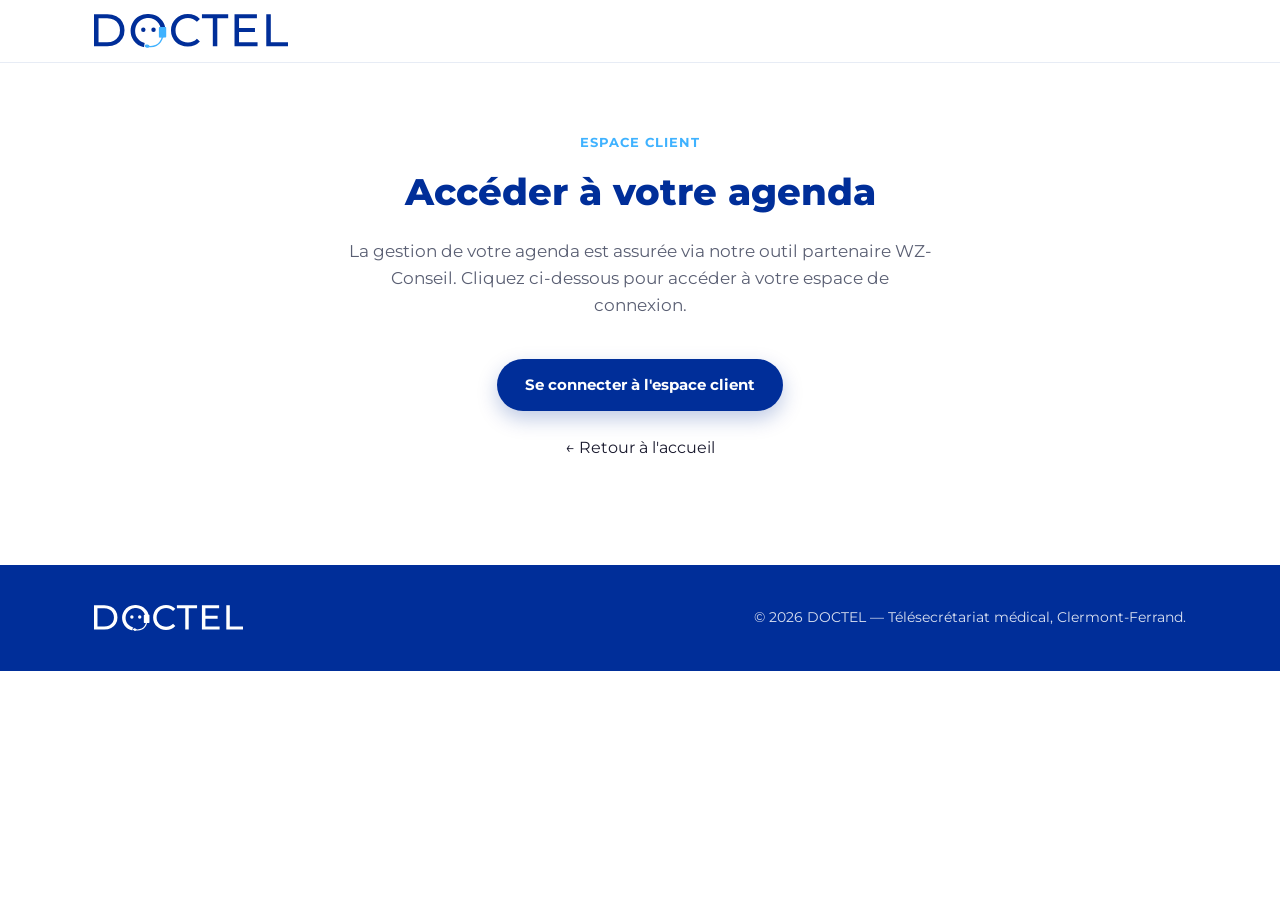
==== connexion.html @ baa2d0df "Add files via upload" ====
<!doctype html>
<html lang="fr">
<head>
<meta charset="UTF-8">
<meta name="viewport" content="width=device-width, initial-scale=1.0">
<title>Espace client — DOCTEL</title>
<link rel="icon" type="image/svg+xml" href="assets/logo.svg">
<link rel="preconnect" href="https://fonts.googleapis.com">
<link rel="preconnect" href="https://fonts.gstatic.com" crossorigin>
<link href="https://fonts.googleapis.com/css2?family=Montserrat:wght@400;500;600;700;800&display=swap" rel="stylesheet">
<link rel="stylesheet" href="css/style.css">
</head>
<body>
<header class="site-header">
  <div class="container header-inner">
    <a href="index.html" class="logo-link" aria-label="DOCTEL - Accueil">
      <img src="assets/logo.svg" alt="DOCTEL" class="logo-img">
    </a>
  </div>
</header>

<main>
  <section class="section" style="padding-top:70px;">
    <div class="container" style="max-width:640px; text-align:center;">
      <p class="eyebrow">Espace client</p>
      <h2>Accéder à votre agenda</h2>
      <p class="section-lead" style="margin-left:auto; margin-right:auto;">
        La gestion de votre agenda est assurée via notre outil partenaire WZ-Conseil.
        Cliquez ci-dessous pour accéder à votre espace de connexion.
      </p>
      <!-- TODO: remplacer par l'URL réelle de connexion WZ-Conseil -->
      <a href="#" class="btn btn-primary">Se connecter à l'espace client</a>
      <p style="margin-top:24px;"><a href="index.html">&larr; Retour à l'accueil</a></p>
    </div>
  </section>
</main>

<footer class="site-footer">
  <div class="container footer-inner">
    <img src="assets/logo.svg" alt="DOCTEL" class="footer-logo">
    <p>&copy; 2026 DOCTEL — Télésecrétariat médical, Clermont-Ferrand.</p>
  </div>
</footer>
</body>
</html>
---- css/style.css ----
:root {
  --blue-dark: #002e99;
  --blue-light: #3fb2ff;
  --white: #ffffff;
  --text: #1a1a2e;
  --text-muted: #5a5f73;
  --border: #e7ecf5;
  --bg-alt: #f5f8fd;
  --radius: 14px;
  --font: 'Montserrat', Arial, sans-serif;
}

* { box-sizing: border-box; }

html { scroll-behavior: smooth; }

body {
  margin: 0;
  font-family: var(--font);
  color: var(--text);
  background: var(--white);
  line-height: 1.6;
}

img { max-width: 100%; display: block; }

.container {
  max-width: 1140px;
  margin: 0 auto;
  padding: 0 24px;
}

a { color: inherit; text-decoration: none; }

h1, h2, h3 { font-weight: 800; margin: 0 0 16px; color: var(--blue-dark); }

h1 { font-size: clamp(2rem, 4.5vw, 3.2rem); line-height: 1.15; }
h2 { font-size: clamp(1.6rem, 3vw, 2.3rem); }
h3 { font-size: 1.2rem; }

.eyebrow {
  color: var(--blue-light);
  font-weight: 700;
  letter-spacing: 0.08em;
  text-transform: uppercase;
  font-size: 0.8rem;
  margin: 0 0 10px;
}

.section-lead {
  color: var(--text-muted);
  font-size: 1.05rem;
  max-width: 720px;
  margin: 0 0 40px;
}

.section { padding: 88px 0; }
.section-alt { background: var(--bg-alt); }

/* Header */
.site-header {
  position: sticky;
  top: 0;
  z-index: 100;
  background: rgba(255,255,255,0.92);
  backdrop-filter: saturate(180%) blur(10px);
  border-bottom: 1px solid var(--border);
}

.header-inner {
  display: flex;
  align-items: center;
  gap: 32px;
  padding-top: 14px;
  padding-bottom: 14px;
}

.logo-link { flex-shrink: 0; }
.logo-img { height: 34px; width: auto; }

.main-nav {
  display: flex;
  gap: 28px;
  margin-left: 12px;
  flex: 1;
}

.main-nav a {
  font-weight: 600;
  font-size: 0.95rem;
  color: var(--text);
  padding: 8px 0;
  border-bottom: 2px solid transparent;
  transition: border-color .2s, color .2s;
  white-space: nowrap;
}

.main-nav a:hover { color: var(--blue-dark); border-color: var(--blue-light); }

.header-actions {
  display: flex;
  align-items: center;
  gap: 14px;
}

.btn-phone {
  font-weight: 700;
  color: var(--blue-dark);
  white-space: nowrap;
}

.btn-client {
  font-weight: 700;
  font-size: 0.9rem;
  padding: 10px 18px;
  border-radius: 999px;
  background: var(--blue-dark);
  color: var(--white);
  white-space: nowrap;
  transition: background .2s;
}
.btn-client:hover { background: #001f6b; }

.nav-toggle {
  display: none;
  flex-direction: column;
  justify-content: center;
  gap: 5px;
  width: 34px;
  height: 34px;
  background: none;
  border: none;
  cursor: pointer;
}
.nav-toggle span {
  display: block;
  height: 2px;
  background: var(--blue-dark);
  border-radius: 2px;
}

/* Buttons */
.btn {
  display: inline-block;
  padding: 14px 28px;
  border-radius: 999px;
  font-weight: 700;
  font-size: 0.95rem;
  transition: transform .15s, box-shadow .15s, background .2s;
}
.btn-primary {
  background: var(--blue-dark);
  color: var(--white);
  box-shadow: 0 8px 20px rgba(0,46,153,0.25);
}
.btn-primary:hover { background: #001f6b; transform: translateY(-1px); }

.btn-secondary {
  background: var(--white);
  color: var(--blue-dark);
  border: 2px solid var(--blue-dark);
}
.btn-secondary:hover { background: var(--blue-dark); color: var(--white); }

/* Hero */
.hero {
  padding: 110px 0 80px;
  background:
    radial-gradient(circle at 85% 15%, rgba(63,178,255,0.12), transparent 55%),
    var(--white);
}

.hero-inner { max-width: 760px; }

.hero-lead {
  font-size: 1.15rem;
  color: var(--text-muted);
  max-width: 600px;
}

.hero-cta {
  display: flex;
  gap: 16px;
  flex-wrap: wrap;
  margin: 32px 0 40px;
}

.hero-badges {
  list-style: none;
  display: flex;
  gap: 32px;
  flex-wrap: wrap;
  padding: 0;
  margin: 0;
  color: var(--text-muted);
  font-size: 0.95rem;
}
.hero-badges strong { color: var(--blue-dark); font-size: 1.1rem; display: block; }

/* Stats */
.stats-grid {
  display: grid;
  grid-template-columns: repeat(3, 1fr);
  gap: 20px;
  margin-bottom: 40px;
}

.stat-card {
  background: var(--bg-alt);
  border-radius: var(--radius);
  padding: 28px 20px;
  text-align: center;
}

.stat-number {
  display: block;
  font-size: 2rem;
  font-weight: 800;
  color: var(--blue-dark);
}

.stat-label {
  display: block;
  color: var(--text-muted);
  font-size: 0.9rem;
  margin-top: 6px;
}

/* Hours card */
.hours-card {
  background: var(--white);
  border: 1px solid var(--border);
  border-radius: var(--radius);
  padding: 28px 32px;
}

.hours-list {
  list-style: none;
  padding: 0;
  margin: 0;
}
.hours-list li {
  display: flex;
  justify-content: space-between;
  gap: 16px;
  padding: 10px 0;
  border-bottom: 1px solid var(--border);
  flex-wrap: wrap;
}
.hours-list li:last-child { border-bottom: none; }
.hours-list li span:first-child { font-weight: 700; color: var(--blue-dark); }

/* Tiles */
.tiles-grid {
  display: grid;
  grid-template-columns: repeat(3, 1fr);
  gap: 20px;
  margin-bottom: 48px;
}

.tile {
  background: var(--white);
  border-radius: var(--radius);
  padding: 30px 26px;
  border: 1px solid var(--border);
  transition: transform .18s, box-shadow .18s;
}
.tile:hover {
  transform: translateY(-4px);
  box-shadow: 0 16px 32px rgba(0,46,153,0.1);
}

.tile-icon {
  width: 48px;
  height: 48px;
  border-radius: 12px;
  background: var(--blue-dark);
  display: flex;
  align-items: center;
  justify-content: center;
  margin-bottom: 18px;
}
.tile-icon svg { width: 24px; height: 24px; fill: var(--white); }

.tile h3 { margin-bottom: 8px; }
.tile p { color: var(--text-muted); margin: 0; font-size: 0.95rem; }

/* Highlight card */
.highlight-card {
  background: linear-gradient(135deg, var(--blue-dark), #0044c9);
  color: var(--white);
  border-radius: var(--radius);
  padding: 36px 40px;
  margin-bottom: 36px;
}
.highlight-card h3 { color: var(--white); }
.highlight-card p { margin: 0; color: rgba(255,255,255,0.9); max-width: 720px; }

.pdf-cta { text-align: center; }

/* Testimonials */
.testimonials-grid {
  display: grid;
  grid-template-columns: repeat(3, 1fr);
  gap: 20px;
}

.testimonial {
  margin: 0;
  background: var(--bg-alt);
  border-left: 4px solid var(--blue-light);
  border-radius: var(--radius);
  padding: 28px 26px;
  font-size: 0.95rem;
}
.testimonial p { color: var(--text); margin: 0 0 16px; }
.testimonial footer { font-weight: 700; color: var(--blue-dark); font-size: 0.9rem; }

/* Contact */
.contact-grid {
  display: grid;
  grid-template-columns: 1fr 1fr;
  gap: 32px;
  align-items: stretch;
}

.contact-list {
  list-style: none;
  padding: 0;
  margin: 0 0 28px;
}
.contact-list li {
  display: flex;
  flex-direction: column;
  gap: 2px;
  padding: 14px 0;
  border-bottom: 1px solid var(--border);
}
.contact-label {
  font-size: 0.78rem;
  text-transform: uppercase;
  letter-spacing: 0.06em;
  color: var(--blue-light);
  font-weight: 700;
}

.contact-map {
  min-height: 320px;
  border-radius: var(--radius);
  overflow: hidden;
  border: 1px solid var(--border);
}

/* Footer */
.site-footer {
  background: var(--blue-dark);
  color: rgba(255,255,255,0.85);
  padding: 40px 0;
}
.footer-inner {
  display: flex;
  align-items: center;
  gap: 20px;
  flex-wrap: wrap;
  justify-content: space-between;
}
.footer-logo {
  height: 26px;
  filter: brightness(0) invert(1);
}
.footer-inner p { margin: 0; font-size: 0.9rem; }
.footer-links { display: flex; gap: 20px; }
.footer-links a { font-size: 0.85rem; opacity: 0.85; }
.footer-links a:hover { opacity: 1; text-decoration: underline; }

/* Responsive */
@media (max-width: 900px) {
  .stats-grid, .tiles-grid, .testimonials-grid { grid-template-columns: repeat(2, 1fr); }
  .contact-grid { grid-template-columns: 1fr; }
  .contact-map { min-height: 260px; }
}

@media (max-width: 720px) {
  .main-nav {
    position: fixed;
    top: 64px;
    left: 0;
    right: 0;
    background: var(--white);
    flex-direction: column;
    padding: 20px 24px;
    gap: 4px;
    border-bottom: 1px solid var(--border);
    transform: translateY(-150%);
    opacity: 0;
    transition: transform .25s ease, opacity .25s ease;
  }
  .main-nav.open { transform: translateY(0); opacity: 1; }
  .main-nav a { padding: 12px 0; border-bottom: 1px solid var(--border); }
  .btn-phone { display: none; }
  .nav-toggle { display: flex; }
  .stats-grid, .tiles-grid, .testimonials-grid { grid-template-columns: 1fr; }
  .hero { padding-top: 90px; }
  .hours-card { padding: 24px 20px; }
}
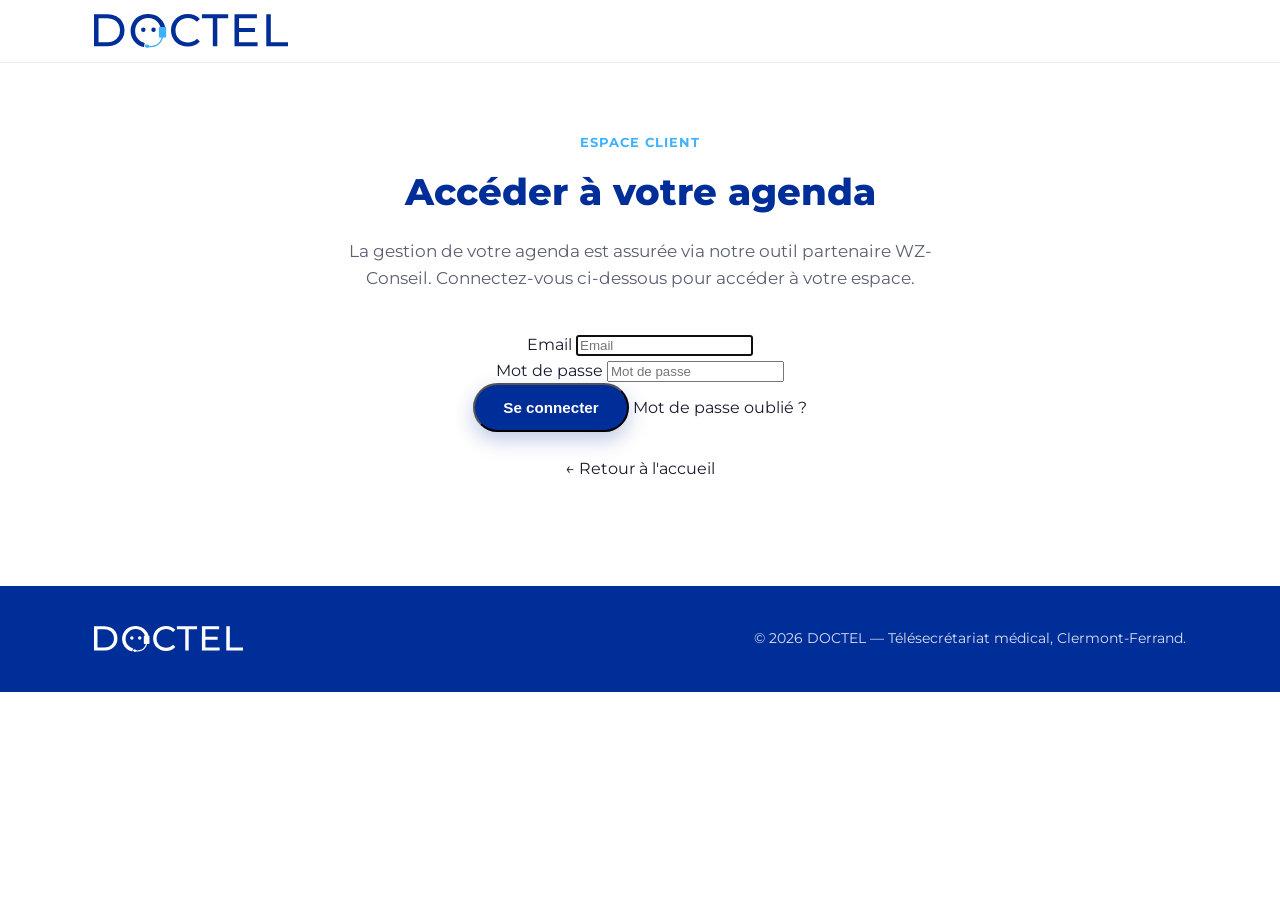
==== commit 6655893a: "Add files via upload" ====
--- a/connexion.html
+++ b/connexion.html
@@ -26,10 +26,25 @@
       <h2>Accéder à votre agenda</h2>
       <p class="section-lead" style="margin-left:auto; margin-right:auto;">
         La gestion de votre agenda est assurée via notre outil partenaire WZ-Conseil.
-        Cliquez ci-dessous pour accéder à votre espace de connexion.
+        Connectez-vous ci-dessous pour accéder à votre espace.
       </p>
-      <!-- TODO: remplacer par l'URL réelle de connexion WZ-Conseil -->
-      <a href="#" class="btn btn-primary">Se connecter à l'espace client</a>
+
+      <div class="login-card">
+        <form id="WZLoginForm" method="post" class="login-form">
+          <div class="form-field">
+            <label for="WZInputEmail">Email</label>
+            <input id="WZInputEmail" type="email" placeholder="Email" required autofocus>
+          </div>
+          <div class="form-field">
+            <label for="WZInputPassword">Mot de passe</label>
+            <input id="WZInputPassword" type="password" placeholder="Mot de passe" required>
+          </div>
+          <button type="submit" class="btn btn-primary login-submit">Se connecter</button>
+          <a id="WZLinkPassword" class="login-forgot">Mot de passe oublié ?</a>
+          <span id="WZLoginAlert" class="login-alert"></span>
+        </form>
+      </div>
+
       <p style="margin-top:24px;"><a href="index.html">&larr; Retour à l'accueil</a></p>
     </div>
   </section>
@@ -41,5 +56,8 @@
     <p>&copy; 2026 DOCTEL — Télésecrétariat médical, Clermont-Ferrand.</p>
   </div>
 </footer>
+
+<script src="https://cdn.wz-agenda.net/assets/js/login.js"></script>
+<script>window.onload = WZInit;</script>
 </body>
 </html>
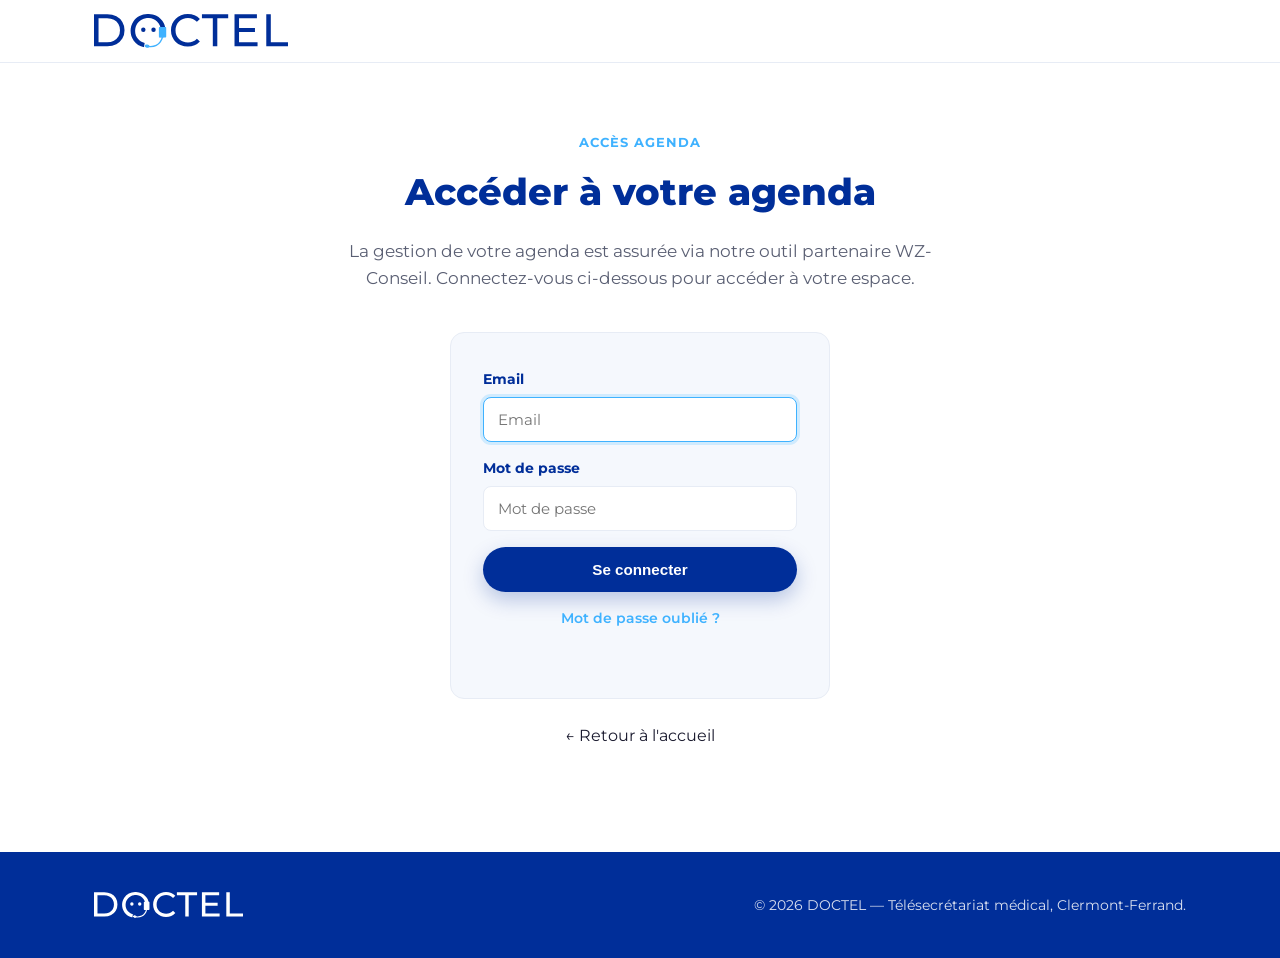
==== commit 3fee0c7a: "Add files via upload" ====
--- a/connexion.html
+++ b/connexion.html
@@ -3,7 +3,7 @@
 <head>
 <meta charset="UTF-8">
 <meta name="viewport" content="width=device-width, initial-scale=1.0">
-<title>Espace client — DOCTEL</title>
+<title>Accès agenda — DOCTEL</title>
 <link rel="icon" type="image/svg+xml" href="assets/logo.svg">
 <link rel="preconnect" href="https://fonts.googleapis.com">
 <link rel="preconnect" href="https://fonts.gstatic.com" crossorigin>
@@ -22,7 +22,7 @@
 <main>
   <section class="section" style="padding-top:70px;">
     <div class="container" style="max-width:640px; text-align:center;">
-      <p class="eyebrow">Espace client</p>
+      <p class="eyebrow">Accès agenda</p>
       <h2>Accéder à votre agenda</h2>
       <p class="section-lead" style="margin-left:auto; margin-right:auto;">
         La gestion de votre agenda est assurée via notre outil partenaire WZ-Conseil.
--- a/css/style.css
+++ b/css/style.css
@@ -97,6 +97,8 @@
 
 .main-nav a:hover { color: var(--blue-dark); border-color: var(--blue-light); }
 
+.main-nav-actions { display: none; }
+
 .header-actions {
   display: flex;
   align-items: center;
@@ -120,6 +122,18 @@
   transition: background .2s;
 }
 .btn-client:hover { background: #001f6b; }
+
+.btn-agenda {
+  font-weight: 700;
+  font-size: 0.9rem;
+  padding: 10px 18px;
+  border-radius: 999px;
+  background: var(--blue-light);
+  color: var(--white);
+  white-space: nowrap;
+  transition: background .2s;
+}
+.btn-agenda:hover { background: #2a9ce8; }
 
 .nav-toggle {
   display: none;
@@ -164,13 +178,34 @@
 
 /* Hero */
 .hero {
+  position: relative;
   padding: 110px 0 80px;
+  overflow: hidden;
   background:
     radial-gradient(circle at 85% 15%, rgba(63,178,255,0.12), transparent 55%),
     var(--white);
 }
 
-.hero-inner { max-width: 760px; }
+.hero-photo {
+  display: none;
+  position: absolute;
+  bottom: 0;
+  width: clamp(140px, 11vw, 230px);
+  height: auto;
+  max-height: 90%;
+  object-fit: contain;
+  object-position: bottom;
+  pointer-events: none;
+  z-index: 0;
+}
+.hero-photo-left { left: 12px; }
+.hero-photo-right { right: 12px; }
+
+@media (min-width: 1500px) {
+  .hero-photo { display: block; }
+}
+
+.hero-inner { max-width: 760px; position: relative; z-index: 1; }
 
 .hero-lead {
   font-size: 1.15rem;
@@ -197,6 +232,24 @@
 }
 .hero-badges strong { color: var(--blue-dark); font-size: 1.1rem; display: block; }
 
+.hero-partners {
+  display: flex;
+  align-items: center;
+  gap: 18px;
+  flex-wrap: wrap;
+  margin-top: 36px;
+  padding-top: 28px;
+  border-top: 1px solid var(--border);
+}
+.hero-partners-label {
+  font-size: 0.8rem;
+  color: var(--text-muted);
+  text-transform: uppercase;
+  letter-spacing: 0.06em;
+  font-weight: 700;
+}
+.hero-partner-logo { height: 22px; width: auto; }
+
 /* Stats */
 .stats-grid {
   display: grid;
@@ -226,6 +279,15 @@
   margin-top: 6px;
 }
 
+.puys-silhouette {
+  width: 100%;
+  max-height: 160px;
+  object-fit: cover;
+  object-position: bottom;
+  margin-bottom: 40px;
+  opacity: 0.9;
+}
+
 /* Hours card */
 .hours-card {
   background: var(--white);
@@ -285,36 +347,93 @@
 .tile h3 { margin-bottom: 8px; }
 .tile p { color: var(--text-muted); margin: 0; font-size: 0.95rem; }
 
-/* Highlight card */
+.tile-partners {
+  display: flex;
+  align-items: center;
+  gap: 14px;
+  margin-top: 16px;
+  padding-top: 16px;
+  border-top: 1px solid var(--border);
+}
+.tile-partner-logo { height: 18px; width: auto; }
+
+/* Highlight cards */
+.highlight-grid {
+  display: grid;
+  grid-template-columns: repeat(2, 1fr);
+  gap: 20px;
+  margin-bottom: 36px;
+}
+
 .highlight-card {
   background: linear-gradient(135deg, var(--blue-dark), #0044c9);
   color: var(--white);
   border-radius: var(--radius);
   padding: 36px 40px;
-  margin-bottom: 36px;
-}
-.highlight-card h3 { color: var(--white); }
-.highlight-card p { margin: 0; color: rgba(255,255,255,0.9); max-width: 720px; }
+}
+.highlight-card h3 { color: var(--white); font-size: 1.35rem; }
+.highlight-card p { margin: 0; color: rgba(255,255,255,0.9); font-size: 1.1rem; line-height: 1.65; }
+
+@media (max-width: 900px) {
+  .highlight-grid { grid-template-columns: 1fr; }
+}
 
 .pdf-cta { text-align: center; }
 
-/* Testimonials */
-.testimonials-grid {
-  display: grid;
-  grid-template-columns: repeat(3, 1fr);
+/* Testimonials carousel */
+.testimonials-carousel {
+  display: flex;
+  align-items: center;
+  gap: 12px;
+}
+
+.testimonials-track {
+  display: flex;
   gap: 20px;
-}
+  overflow-x: auto;
+  scroll-snap-type: x mandatory;
+  scroll-behavior: smooth;
+  cursor: grab;
+  padding-bottom: 8px;
+  -webkit-overflow-scrolling: touch;
+  scrollbar-width: thin;
+}
+.testimonials-track.dragging { cursor: grabbing; scroll-snap-type: none; }
+.testimonials-track::-webkit-scrollbar { height: 6px; }
+.testimonials-track::-webkit-scrollbar-thumb { background: var(--border); border-radius: 999px; }
 
 .testimonial {
+  flex: 0 0 auto;
+  width: min(360px, 85vw);
+  scroll-snap-align: start;
   margin: 0;
   background: var(--bg-alt);
   border-left: 4px solid var(--blue-light);
   border-radius: var(--radius);
   padding: 28px 26px;
   font-size: 0.95rem;
+  user-select: none;
 }
 .testimonial p { color: var(--text); margin: 0 0 16px; }
 .testimonial footer { font-weight: 700; color: var(--blue-dark); font-size: 0.9rem; }
+
+.carousel-arrow {
+  flex: 0 0 auto;
+  width: 44px;
+  height: 44px;
+  border-radius: 50%;
+  border: 1px solid var(--border);
+  background: var(--white);
+  color: var(--blue-dark);
+  font-size: 1.2rem;
+  cursor: pointer;
+  transition: background .2s, color .2s;
+}
+.carousel-arrow:hover { background: var(--blue-dark); color: var(--white); }
+
+@media (max-width: 640px) {
+  .carousel-arrow { display: none; }
+}
 
 /* Contact */
 .contact-grid {
@@ -344,6 +463,35 @@
   font-weight: 700;
 }
 
+.contact-form {
+  display: flex;
+  flex-direction: column;
+  gap: 16px;
+  margin-bottom: 28px;
+}
+.contact-form textarea {
+  font-family: var(--font);
+  font-size: 0.95rem;
+  padding: 12px 14px;
+  border: 1px solid var(--border);
+  border-radius: 8px;
+  background: var(--white);
+  color: var(--text);
+  resize: vertical;
+}
+.contact-form textarea:focus {
+  outline: none;
+  border-color: var(--blue-light);
+  box-shadow: 0 0 0 3px rgba(63,178,255,0.2);
+}
+.contact-form button { align-self: flex-start; border: none; cursor: pointer; }
+
+.contact-buttons {
+  display: flex;
+  gap: 14px;
+  flex-wrap: wrap;
+}
+
 .contact-map {
   min-height: 320px;
   border-radius: var(--radius);
@@ -351,6 +499,58 @@
   border: 1px solid var(--border);
 }
 
+/* Login (espace client) */
+.login-card {
+  background: var(--bg-alt);
+  border: 1px solid var(--border);
+  border-radius: var(--radius);
+  padding: 36px 32px;
+  max-width: 380px;
+  margin: 0 auto;
+  text-align: left;
+}
+
+.login-form { display: flex; flex-direction: column; gap: 16px; }
+
+.form-field { display: flex; flex-direction: column; gap: 6px; }
+.form-field label {
+  font-size: 0.85rem;
+  font-weight: 700;
+  color: var(--blue-dark);
+}
+.form-field input {
+  font-family: var(--font);
+  font-size: 0.95rem;
+  padding: 12px 14px;
+  border: 1px solid var(--border);
+  border-radius: 8px;
+  background: var(--white);
+  color: var(--text);
+}
+.form-field input:focus {
+  outline: none;
+  border-color: var(--blue-light);
+  box-shadow: 0 0 0 3px rgba(63,178,255,0.2);
+}
+
+.login-submit { width: 100%; text-align: center; border: none; cursor: pointer; }
+
+.login-forgot {
+  text-align: center;
+  font-size: 0.85rem;
+  color: var(--blue-light);
+  font-weight: 600;
+  cursor: pointer;
+}
+.login-forgot:hover { text-decoration: underline; }
+
+.login-alert {
+  display: block;
+  text-align: center;
+  font-size: 0.85rem;
+  min-height: 1.2em;
+}
+
 /* Footer */
 .site-footer {
   background: var(--blue-dark);
@@ -375,7 +575,7 @@
 
 /* Responsive */
 @media (max-width: 900px) {
-  .stats-grid, .tiles-grid, .testimonials-grid { grid-template-columns: repeat(2, 1fr); }
+  .stats-grid, .tiles-grid { grid-template-columns: repeat(2, 1fr); }
   .contact-grid { grid-template-columns: 1fr; }
   .contact-map { min-height: 260px; }
 }
@@ -397,9 +597,20 @@
   }
   .main-nav.open { transform: translateY(0); opacity: 1; }
   .main-nav a { padding: 12px 0; border-bottom: 1px solid var(--border); }
+  .main-nav-actions {
+    display: flex;
+    flex-direction: column;
+    gap: 10px;
+    margin-top: 16px;
+  }
+  .main-nav-actions a { text-align: center; }
   .btn-phone { display: none; }
+  .header-actions > .btn-client,
+  .header-actions > .btn-agenda { display: none; }
   .nav-toggle { display: flex; }
-  .stats-grid, .tiles-grid, .testimonials-grid { grid-template-columns: 1fr; }
+  .logo-img { height: 26px; }
+  .stats-grid, .tiles-grid { grid-template-columns: 1fr; }
   .hero { padding-top: 90px; }
   .hours-card { padding: 24px 20px; }
-}
+  .header-actions { gap: 8px; }
+}
